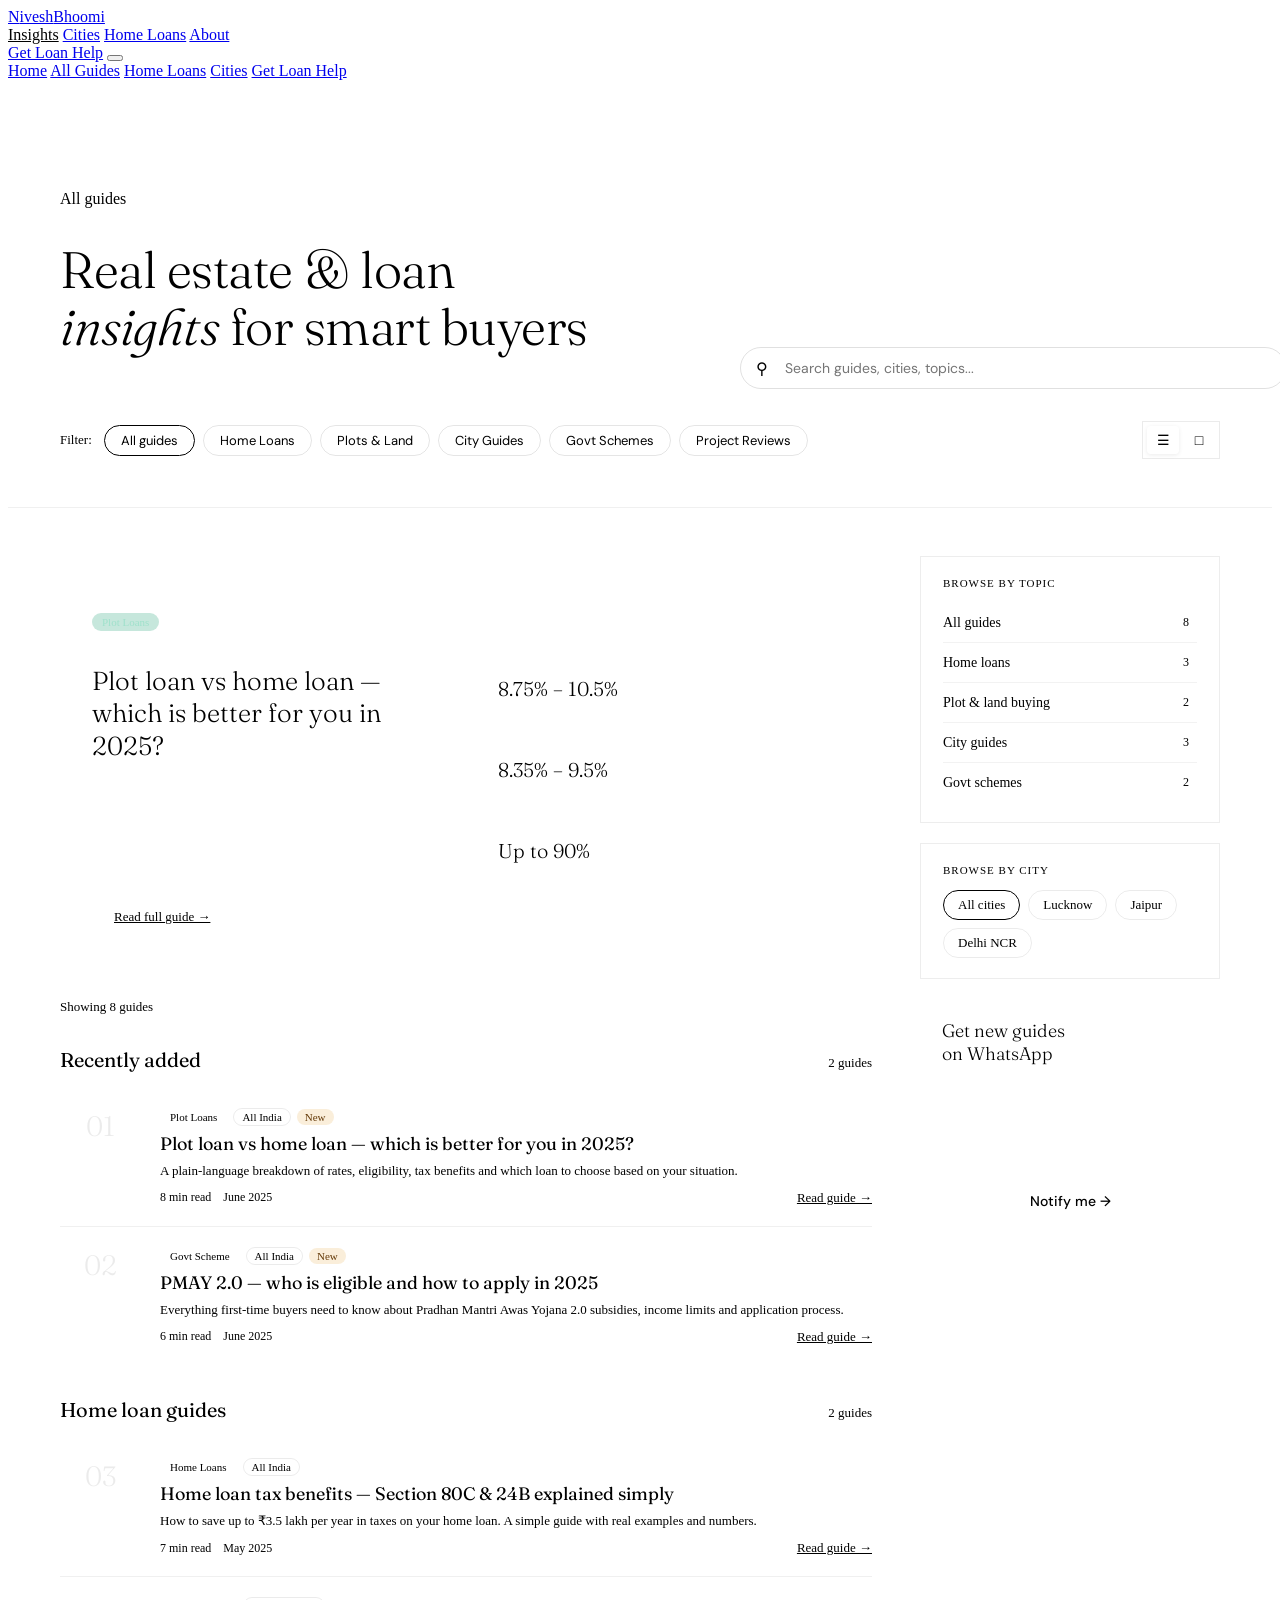
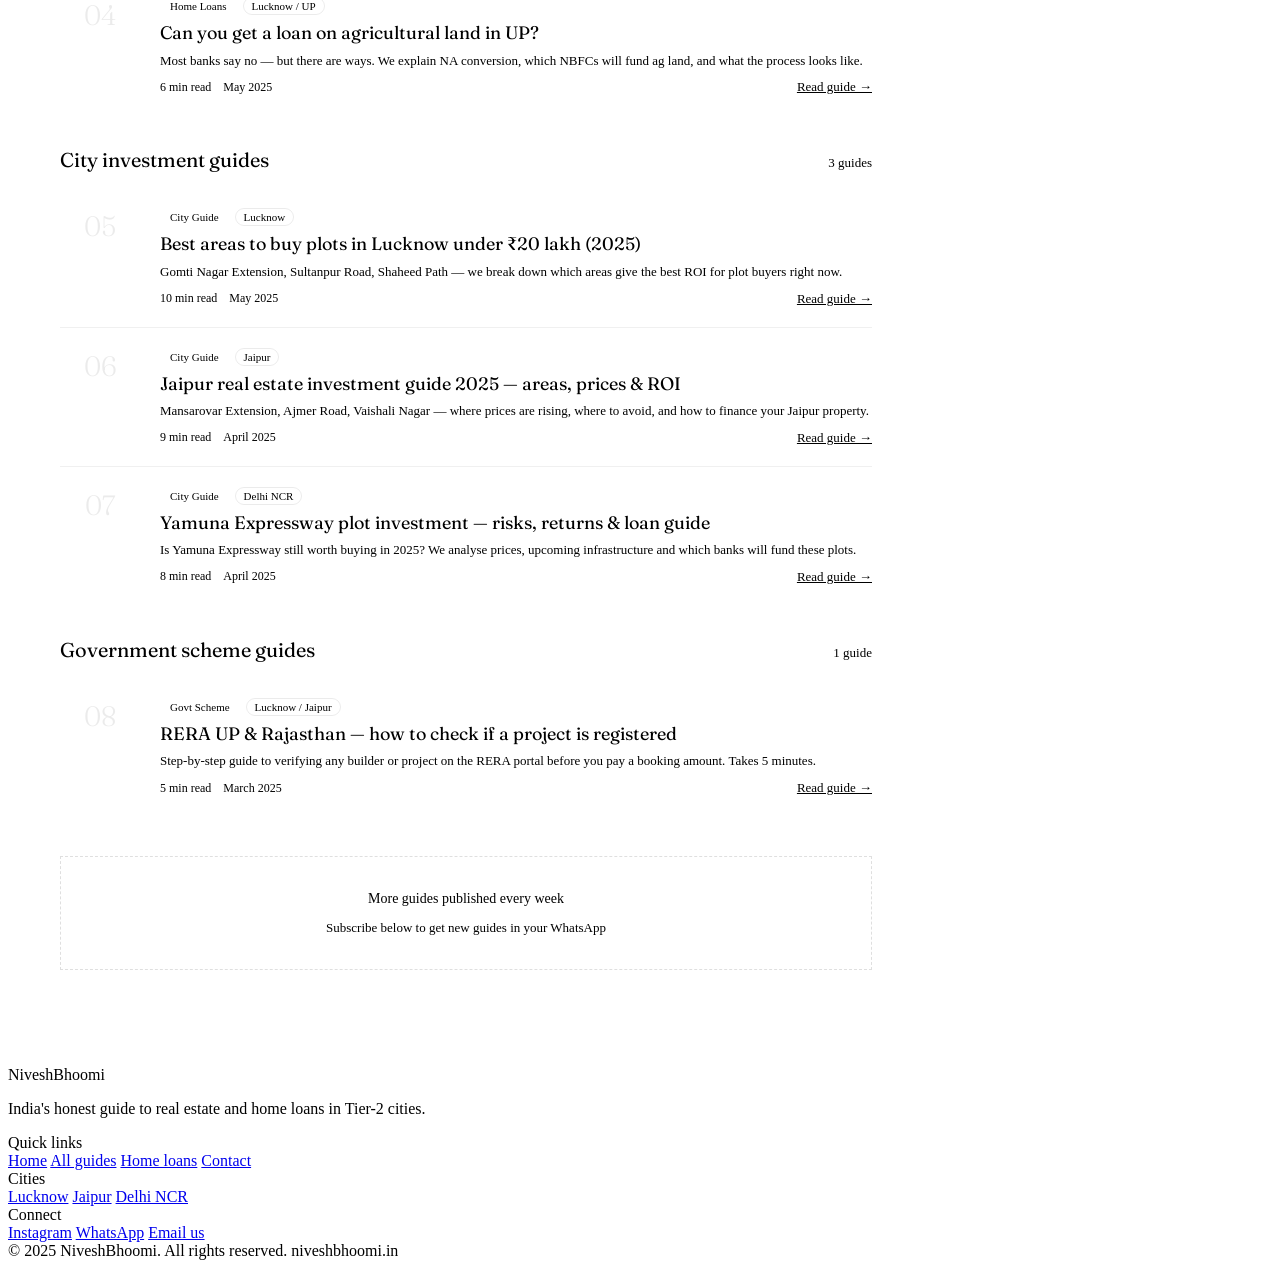
==== blogs.html @ e8c4b278 "Add files via upload" ====
<!DOCTYPE html>
<html lang="en">

<head>
  <meta charset="UTF-8">
  <meta name="viewport" content="width=device-width, initial-scale=1.0">
  <meta name="description"
    content="Real estate and home loan guides for Lucknow, Jaipur and Delhi NCR. Expert articles on plot loans, PMAY, city investment guides and more — NiveshBhoomi.">
  <title>All Guides & Insights — NiveshBhoomi</title>
  <link rel="preconnect" href="https://fonts.googleapis.com">
  <link rel="preconnect" href="https://fonts.gstatic.com" crossorigin>
  <link
    href="https://fonts.googleapis.com/css2?family=Fraunces:ital,wght@0,300;0,400;0,600;1,300&family=DM+Sans:wght@300;400;500&display=swap"
    rel="stylesheet">
  <link rel="stylesheet" href="css/style.css">
  <style>
    .blogs-hero {
      padding: 110px 0 48px;
      background: var(--cream);
      border-bottom: 1px solid rgba(0, 0, 0, 0.06)
    }

    .bh-inner {
      max-width: 1160px;
      margin: 0 auto;
      padding: 0 24px
    }

    .bh-top {
      display: flex;
      align-items: flex-end;
      justify-content: space-between;
      gap: 32px;
      flex-wrap: wrap;
      margin-bottom: 32px
    }

    .bh-title {
      font-family: 'Fraunces', serif;
      font-size: clamp(32px, 4vw, 52px);
      font-weight: 300;
      line-height: 1.1;
      letter-spacing: -0.5px;
      color: var(--ink)
    }

    .bh-title em {
      color: var(--green);
      font-style: italic
    }

    .bh-count {
      font-size: 14px;
      color: var(--ink-light);
      flex-shrink: 0
    }

    .search-wrap {
      position: relative;
      max-width: 480px;
      width: 100%
    }

    .search-wrap input {
      width: 100%;
      background: var(--white);
      border: 1px solid rgba(0, 0, 0, 0.12);
      border-radius: 50px;
      padding: 11px 20px 11px 44px;
      font-size: 14px;
      font-family: 'DM Sans', sans-serif;
      color: var(--ink);
      outline: none;
      transition: border-color 0.2s
    }

    .search-wrap input:focus {
      border-color: var(--green)
    }

    .search-icon {
      position: absolute;
      left: 16px;
      top: 50%;
      transform: translateY(-50%);
      color: var(--ink-light);
      font-size: 16px;
      pointer-events: none
    }

    .filter-bar {
      display: flex;
      gap: 8px;
      flex-wrap: wrap;
      align-items: center
    }

    .filter-label {
      font-size: 13px;
      color: var(--ink-light);
      margin-right: 4px
    }

    .filter-chip {
      background: var(--white);
      border: 1.5px solid rgba(0, 0, 0, 0.1);
      color: var(--ink-muted);
      font-size: 13px;
      padding: 6px 16px;
      border-radius: 50px;
      cursor: pointer;
      transition: all 0.2s;
      font-family: 'DM Sans', sans-serif
    }

    .filter-chip:hover {
      border-color: var(--green);
      color: var(--green)
    }

    .filter-chip.active {
      background: var(--green);
      border-color: var(--green);
      color: var(--white)
    }

    .filter-chip.active:hover {
      background: var(--green-dark)
    }

    .blogs-main {
      max-width: 1160px;
      margin: 0 auto;
      padding: 48px 24px 96px;
      display: grid;
      grid-template-columns: 1fr 300px;
      gap: 48px;
      align-items: start
    }

    /* Featured post */
    .featured-post {
      background: var(--green-deep);
      border-radius: var(--radius);
      padding: 32px;
      margin-bottom: 32px;
      display: grid;
      grid-template-columns: 1fr 1fr;
      gap: 32px;
      align-items: center
    }

    .fp-label {
      font-size: 11px;
      font-weight: 500;
      letter-spacing: 1px;
      text-transform: uppercase;
      color: rgba(255, 255, 255, 0.4);
      margin-bottom: 12px
    }

    .fp-cat {
      display: inline-block;
      background: rgba(29, 158, 117, 0.25);
      color: #9FE1CB;
      font-size: 11px;
      padding: 3px 10px;
      border-radius: 50px;
      margin-bottom: 12px
    }

    .fp-title {
      font-family: 'Fraunces', serif;
      font-size: 26px;
      font-weight: 300;
      color: var(--white);
      line-height: 1.25;
      margin-bottom: 12px
    }

    .fp-desc {
      font-size: 14px;
      color: rgba(255, 255, 255, 0.55);
      line-height: 1.65;
      margin-bottom: 20px
    }

    .fp-meta {
      display: flex;
      gap: 12px;
      align-items: center;
      font-size: 12px;
      color: rgba(255, 255, 255, 0.35)
    }

    .fp-btn {
      display: inline-block;
      background: var(--white);
      color: var(--green-dark);
      font-size: 13px;
      font-weight: 500;
      padding: 10px 22px;
      border-radius: 50px;
      transition: background 0.2s
    }

    .fp-btn:hover {
      background: #E1F5EE
    }

    .fp-visual {
      display: flex;
      flex-direction: column;
      gap: 12px
    }

    .fp-stat {
      background: rgba(255, 255, 255, 0.06);
      border-radius: var(--radius-sm);
      padding: 14px 16px
    }

    .fps-label {
      font-size: 11px;
      color: rgba(255, 255, 255, 0.35);
      margin-bottom: 4px
    }

    .fps-val {
      font-family: 'Fraunces', serif;
      font-size: 20px;
      font-weight: 300;
      color: var(--white)
    }

    /* Section headers in list */
    .list-section-head {
      display: flex;
      align-items: baseline;
      justify-content: space-between;
      margin: 32px 0 16px
    }

    .lsh-title {
      font-family: 'Fraunces', serif;
      font-size: 20px;
      font-weight: 400;
      color: var(--ink)
    }

    .lsh-count {
      font-size: 13px;
      color: var(--ink-light)
    }

    /* Blog list items */
    .blog-list {
      display: flex;
      flex-direction: column;
      gap: 0
    }

    .blog-item {
      display: grid;
      grid-template-columns: 80px 1fr;
      gap: 20px;
      align-items: start;
      padding: 20px 0;
      border-bottom: 1px solid rgba(0, 0, 0, 0.06);
      transition: background 0.15s;
      cursor: pointer
    }

    .blog-item:last-child {
      border-bottom: none
    }

    .blog-item:hover .bi-title {
      color: var(--green)
    }

    .bi-num {
      font-family: 'Fraunces', serif;
      font-size: 28px;
      font-weight: 300;
      color: rgba(0, 0, 0, 0.08);
      line-height: 1;
      padding-top: 4px;
      text-align: center
    }

    .bi-body {}

    .bi-tags {
      display: flex;
      gap: 6px;
      align-items: center;
      margin-bottom: 6px;
      flex-wrap: wrap
    }

    .bi-cat {
      background: var(--green-light);
      color: var(--green-dark);
      font-size: 11px;
      font-weight: 500;
      padding: 2px 10px;
      border-radius: 50px
    }

    .bi-city {
      font-size: 11px;
      color: var(--ink-light);
      background: var(--cream);
      padding: 2px 8px;
      border-radius: 50px;
      border: 1px solid rgba(0, 0, 0, 0.08)
    }

    .bi-new {
      background: #FAEEDA;
      color: #633806;
      font-size: 11px;
      font-weight: 500;
      padding: 2px 8px;
      border-radius: 50px
    }

    .bi-title {
      font-family: 'Fraunces', serif;
      font-size: 18px;
      font-weight: 400;
      color: var(--ink);
      line-height: 1.3;
      margin-bottom: 6px;
      transition: color 0.2s
    }

    .bi-desc {
      font-size: 13px;
      color: var(--ink-muted);
      line-height: 1.6;
      margin-bottom: 8px
    }

    .bi-foot {
      display: flex;
      gap: 12px;
      align-items: center;
      font-size: 12px;
      color: var(--ink-light)
    }

    .bi-read {
      font-weight: 500;
      color: var(--green)
    }

    .bi-foot a {
      color: var(--green);
      font-size: 13px;
      font-weight: 500;
      margin-left: auto
    }

    .bi-foot a:hover {
      text-decoration: underline
    }

    /* Grid view (alternative) */
    .blog-grid-view {
      display: grid;
      grid-template-columns: repeat(2, 1fr);
      gap: 16px
    }

    .bgv-card {
      background: var(--white);
      border: 1px solid rgba(0, 0, 0, 0.07);
      border-radius: var(--radius);
      overflow: hidden;
      transition: transform 0.2s, box-shadow 0.2s
    }

    .bgv-card:hover {
      transform: translateY(-3px);
      box-shadow: var(--shadow)
    }

    .bgv-img {
      height: 120px;
      display: flex;
      align-items: flex-end;
      padding: 12px;
      position: relative
    }

    .bgv-img.gc-green {
      background: linear-gradient(135deg, #E1F5EE, #9FE1CB)
    }

    .bgv-img.gc-blue {
      background: linear-gradient(135deg, #E6F1FB, #85B7EB)
    }

    .bgv-img.gc-amber {
      background: linear-gradient(135deg, #FAEEDA, #EF9F27)
    }

    .bgv-img.gc-coral {
      background: linear-gradient(135deg, #FAECE7, #F0997B)
    }

    .bgv-img.gc-purple {
      background: linear-gradient(135deg, #EEEDFE, #AFA9EC)
    }

    .bgv-cat {
      background: rgba(255, 255, 255, 0.9);
      font-size: 11px;
      font-weight: 500;
      padding: 3px 9px;
      border-radius: 50px;
      color: var(--ink)
    }

    .bgv-body {
      padding: 16px
    }

    .bgv-city {
      font-size: 11px;
      font-weight: 500;
      color: var(--green);
      text-transform: uppercase;
      letter-spacing: 0.3px;
      margin-bottom: 5px
    }

    .bgv-title {
      font-family: 'Fraunces', serif;
      font-size: 15px;
      font-weight: 400;
      color: var(--ink);
      line-height: 1.35;
      margin-bottom: 8px
    }

    .bgv-foot {
      font-size: 12px;
      color: var(--ink-light);
      display: flex;
      justify-content: space-between
    }

    .bgv-foot a {
      color: var(--green);
      font-weight: 500;
      font-size: 12px
    }

    /* View toggle */
    .view-toggle {
      display: flex;
      gap: 4px;
      background: var(--cream);
      padding: 4px;
      border-radius: var(--radius-sm);
      border: 1px solid rgba(0, 0, 0, 0.08)
    }

    .vt-btn {
      width: 32px;
      height: 28px;
      background: none;
      border: none;
      cursor: pointer;
      border-radius: 4px;
      display: flex;
      align-items: center;
      justify-content: center;
      color: var(--ink-light);
      font-size: 14px;
      transition: all 0.2s
    }

    .vt-btn.active {
      background: var(--white);
      color: var(--ink);
      box-shadow: 0 1px 4px rgba(0, 0, 0, 0.08)
    }

    /* No results */
    .no-results {
      text-align: center;
      padding: 60px 20px;
      color: var(--ink-muted)
    }

    .no-results p {
      font-size: 16px;
      margin-bottom: 8px
    }

    .no-results span {
      font-size: 13px
    }

    /* Sidebar */
    .sidebar-sticky {
      position: sticky;
      top: 84px;
      display: flex;
      flex-direction: column;
      gap: 20px
    }

    .sb-card {
      background: var(--white);
      border: 1px solid rgba(0, 0, 0, 0.07);
      border-radius: var(--radius);
      padding: 20px 22px
    }

    .sb-head {
      font-size: 11px;
      font-weight: 500;
      letter-spacing: 1px;
      text-transform: uppercase;
      color: var(--ink-light);
      margin-bottom: 14px
    }

    .topic-list {
      display: flex;
      flex-direction: column;
      gap: 0
    }

    .topic-item {
      display: flex;
      justify-content: space-between;
      align-items: center;
      padding: 10px 0;
      border-bottom: 1px solid rgba(0, 0, 0, 0.05);
      cursor: pointer;
      transition: color 0.2s
    }

    .topic-item:last-child {
      border-bottom: none
    }

    .topic-item:hover .ti-name {
      color: var(--green)
    }

    .ti-name {
      font-size: 14px;
      color: var(--ink-muted);
      transition: color 0.2s
    }

    .ti-count {
      font-size: 12px;
      background: var(--cream);
      color: var(--ink-light);
      padding: 2px 8px;
      border-radius: 50px
    }

    .city-pills {
      display: flex;
      flex-wrap: wrap;
      gap: 8px
    }

    .city-pill {
      background: var(--cream);
      border: 1px solid rgba(0, 0, 0, 0.08);
      border-radius: 50px;
      padding: 6px 14px;
      font-size: 13px;
      color: var(--ink-muted);
      cursor: pointer;
      transition: all 0.2s
    }

    .city-pill:hover,
    .city-pill.active {
      background: var(--green-light);
      border-color: var(--green);
      color: var(--green-dark)
    }

    .newsletter-box {
      background: var(--green-deep);
      border-radius: var(--radius);
      padding: 20px 22px
    }

    .nl-title {
      font-family: 'Fraunces', serif;
      font-size: 18px;
      font-weight: 300;
      color: var(--white);
      margin-bottom: 6px
    }

    .nl-desc {
      font-size: 13px;
      color: rgba(255, 255, 255, 0.5);
      line-height: 1.55;
      margin-bottom: 14px
    }

    .nl-input {
      width: 100%;
      background: rgba(255, 255, 255, 0.1);
      border: 1px solid rgba(255, 255, 255, 0.15);
      border-radius: var(--radius-sm);
      padding: 10px 12px;
      font-size: 14px;
      color: var(--white);
      font-family: 'DM Sans', sans-serif;
      outline: none;
      margin-bottom: 8px
    }

    .nl-input::placeholder {
      color: rgba(255, 255, 255, 0.3)
    }

    .nl-btn {
      width: 100%;
      background: var(--green);
      color: var(--white);
      border: none;
      border-radius: 50px;
      padding: 11px;
      font-size: 14px;
      font-weight: 500;
      font-family: 'DM Sans', sans-serif;
      cursor: pointer;
      transition: background 0.2s
    }

    .nl-btn:hover {
      background: #24B385
    }

    .nl-note {
      font-size: 11px;
      color: rgba(255, 255, 255, 0.25);
      text-align: center;
      margin-top: 8px
    }

    .nl-success {
      display: none;
      background: rgba(29, 158, 117, 0.2);
      border-radius: var(--radius-sm);
      padding: 10px;
      font-size: 13px;
      color: #9FE1CB;
      text-align: center;
      margin-top: 8px
    }

    @media(max-width:900px) {
      .blogs-main {
        grid-template-columns: 1fr
      }

      .sidebar-sticky {
        position: static
      }

      .featured-post {
        grid-template-columns: 1fr
      }

      .fp-visual {
        display: none
      }
    }

    @media(max-width:600px) {
      .blog-grid-view {
        grid-template-columns: 1fr
      }

      .bh-top {
        flex-direction: column;
        align-items: flex-start
      }

      .blog-item {
        grid-template-columns: 48px 1fr;
        gap: 12px
      }

      .bi-num {
        font-size: 20px
      }
    }
  </style>
</head>

<body>

  <nav class="nav" id="navbar">
    <div class="nav-inner">
      <a href="index.html" class="logo"><span class="logo-n">N</span>ivesh<span class="logo-accent">Bhoomi</span></a>
      <div class="nav-links">
        <a href="blogs.html" style="color:var(--green);font-weight:500">Insights</a>
        <a href="index.html#cities">Cities</a>
        <a href="home-loan.html">Home Loans</a>
        <a href="index.html#about">About</a>
      </div>
      <a href="home-loan.html#apply" class="nav-cta">Get Loan Help</a>
      <button class="hamburger" id="hamburger" aria-label="Menu"><span></span><span></span><span></span></button>
    </div>
    <div class="mobile-menu" id="mobileMenu">
      <a href="index.html">Home</a>
      <a href="blogs.html">All Guides</a>
      <a href="home-loan.html">Home Loans</a>
      <a href="index.html#cities">Cities</a>
      <a href="home-loan.html#apply" class="mobile-cta">Get Loan Help</a>
    </div>
  </nav>

  <div class="blogs-hero">
    <div class="bh-inner">
      <div class="bh-top">
        <div>
          <div class="section-tag">All guides</div>
          <h1 class="bh-title">Real estate &amp; loan<br><em>insights</em> for smart buyers</h1>
        </div>
        <div class="search-wrap">
          <span class="search-icon">&#9906;</span>
          <input type="text" placeholder="Search guides, cities, topics..." id="searchInput" oninput="filterBlogs()">
        </div>
      </div>
      <div style="display:flex;align-items:center;justify-content:space-between;flex-wrap:wrap;gap:12px">
        <div class="filter-bar">
          <span class="filter-label">Filter:</span>
          <button class="filter-chip active" onclick="setFilter('all',this)">All guides</button>
          <button class="filter-chip" onclick="setFilter('loans',this)">Home Loans</button>
          <button class="filter-chip" onclick="setFilter('plots',this)">Plots &amp; Land</button>
          <button class="filter-chip" onclick="setFilter('cities',this)">City Guides</button>
          <button class="filter-chip" onclick="setFilter('govt',this)">Govt Schemes</button>
          <button class="filter-chip" onclick="setFilter('projects',this)">Project Reviews</button>
        </div>
        <div class="view-toggle">
          <button class="vt-btn active" id="listViewBtn" onclick="setView('list')" title="List view">&#9776;</button>
          <button class="vt-btn" id="gridViewBtn" onclick="setView('grid')" title="Grid view">&#9633;</button>
        </div>
      </div>
    </div>
  </div>

  <div class="blogs-main">
    <div>

      <!-- FEATURED POST -->
      <div class="featured-post" id="featuredPost">
        <div>
          <div class="fp-label">Featured guide</div>
          <div class="fp-cat">Plot Loans</div>
          <h2 class="fp-title">Plot loan vs home loan — which is better for you in 2025?</h2>
          <p class="fp-desc">A plain-language breakdown of rates, eligibility, tax benefits and which loan to choose
            based on your situation — no jargon, real numbers.</p>
          <div class="fp-meta">
            <span>All India</span>
            <span>·</span>
            <span>8 min read</span>
            <span>·</span>
            <span>June 2025</span>
          </div>
          <br>
          <a href="blogs/plot-loan-vs-home-loan.html" class="fp-btn">Read full guide →</a>
        </div>
        <div class="fp-visual">
          <div class="fp-stat">
            <div class="fps-label">Avg plot loan rate</div>
            <div class="fps-val">8.75% – 10.5%</div>
          </div>
          <div class="fp-stat">
            <div class="fps-label">Home loan rate</div>
            <div class="fps-val">8.35% – 9.5%</div>
          </div>
          <div class="fp-stat">
            <div class="fps-label">Max funding (home)</div>
            <div class="fps-val">Up to 90%</div>
          </div>
        </div>
      </div>

      <!-- RESULTS COUNT + VIEW -->
      <div style="display:flex;align-items:center;justify-content:space-between;margin-bottom:8px">
        <div style="font-size:13px;color:var(--ink-light)" id="resultsCount">Showing 8 guides</div>
      </div>

      <!-- LIST VIEW -->
      <div id="listView">

        <!-- Section: Recently added -->
        <div class="list-section-head">
          <div class="lsh-title">Recently added</div>
          <div class="lsh-count" id="recentCount">2 guides</div>
        </div>
        <div class="blog-list" id="recentList">

          <div class="blog-item" data-cat="plots" data-city="all"
            data-title="plot loan vs home loan which is better 2025"
            onclick="location.href='blogs/plot-loan-vs-home-loan.html'">
            <div class="bi-num">01</div>
            <div class="bi-body">
              <div class="bi-tags"><span class="bi-cat">Plot Loans</span><span class="bi-city">All India</span><span
                  class="bi-new">New</span></div>
              <div class="bi-title">Plot loan vs home loan — which is better for you in 2025?</div>
              <div class="bi-desc">A plain-language breakdown of rates, eligibility, tax benefits and which loan to
                choose based on your situation.</div>
              <div class="bi-foot"><span class="bi-read">8 min read</span><span>June 2025</span><a
                  href="blogs/plot-loan-vs-home-loan.html">Read guide →</a></div>
            </div>
          </div>

          <div class="blog-item" data-cat="govt" data-city="all"
            data-title="pmay 2.0 eligibility subsidy how to apply 2025" onclick="location.href='blogs/pmay-guide.html'">
            <div class="bi-num">02</div>
            <div class="bi-body">
              <div class="bi-tags"><span class="bi-cat">Govt Scheme</span><span class="bi-city">All India</span><span
                  class="bi-new">New</span></div>
              <div class="bi-title">PMAY 2.0 — who is eligible and how to apply in 2025</div>
              <div class="bi-desc">Everything first-time buyers need to know about Pradhan Mantri Awas Yojana 2.0
                subsidies, income limits and application process.</div>
              <div class="bi-foot"><span class="bi-read">6 min read</span><span>June 2025</span><a
                  href="blogs/pmay-guide.html">Read guide →</a></div>
            </div>
          </div>

        </div>

        <!-- Section: Loan guides -->
        <div class="list-section-head">
          <div class="lsh-title">Home loan guides</div>
          <div class="lsh-count" id="loanCount">2 guides</div>
        </div>
        <div class="blog-list" id="loanList">

          <div class="blog-item" data-cat="loans" data-city="all"
            data-title="home loan tax benefit section 80c 24b explained"
            onclick="location.href='blogs/home-loan-tax-guide.html'">
            <div class="bi-num">03</div>
            <div class="bi-body">
              <div class="bi-tags"><span class="bi-cat">Home Loans</span><span class="bi-city">All India</span></div>
              <div class="bi-title">Home loan tax benefits — Section 80C &amp; 24B explained simply</div>
              <div class="bi-desc">How to save up to ₹3.5 lakh per year in taxes on your home loan. A simple guide with
                real examples and numbers.</div>
              <div class="bi-foot"><span class="bi-read">7 min read</span><span>May 2025</span><a
                  href="blogs/home-loan-tax-guide.html">Read guide →</a></div>
            </div>
          </div>

          <div class="blog-item" data-cat="loans" data-city="all"
            data-title="can you get loan on agricultural land UP India"
            onclick="location.href='blogs/agricultural-land-loan.html'">
            <div class="bi-num">04</div>
            <div class="bi-body">
              <div class="bi-tags"><span class="bi-cat">Home Loans</span><span class="bi-city">Lucknow / UP</span></div>
              <div class="bi-title">Can you get a loan on agricultural land in UP?</div>
              <div class="bi-desc">Most banks say no — but there are ways. We explain NA conversion, which NBFCs will
                fund ag land, and what the process looks like.</div>
              <div class="bi-foot"><span class="bi-read">6 min read</span><span>May 2025</span><a
                  href="blogs/agricultural-land-loan.html">Read guide →</a></div>
            </div>
          </div>

        </div>

        <!-- Section: City guides -->
        <div class="list-section-head">
          <div class="lsh-title">City investment guides</div>
          <div class="lsh-count" id="cityCount">3 guides</div>
        </div>
        <div class="blog-list" id="cityList">

          <div class="blog-item" data-cat="cities" data-city="lucknow"
            data-title="best areas buy plot lucknow under 20 lakh 2025"
            onclick="location.href='blogs/lucknow-plot-guide.html'">
            <div class="bi-num">05</div>
            <div class="bi-body">
              <div class="bi-tags"><span class="bi-cat">City Guide</span><span class="bi-city">Lucknow</span></div>
              <div class="bi-title">Best areas to buy plots in Lucknow under ₹20 lakh (2025)</div>
              <div class="bi-desc">Gomti Nagar Extension, Sultanpur Road, Shaheed Path — we break down which areas give
                the best ROI for plot buyers right now.</div>
              <div class="bi-foot"><span class="bi-read">10 min read</span><span>May 2025</span><a
                  href="blogs/lucknow-plot-guide.html">Read guide →</a></div>
            </div>
          </div>

          <div class="blog-item" data-cat="cities" data-city="jaipur"
            data-title="jaipur real estate investment guide areas prices ROI 2025"
            onclick="location.href='blogs/jaipur-investment-guide.html'">
            <div class="bi-num">06</div>
            <div class="bi-body">
              <div class="bi-tags"><span class="bi-cat">City Guide</span><span class="bi-city">Jaipur</span></div>
              <div class="bi-title">Jaipur real estate investment guide 2025 — areas, prices &amp; ROI</div>
              <div class="bi-desc">Mansarovar Extension, Ajmer Road, Vaishali Nagar — where prices are rising, where to
                avoid, and how to finance your Jaipur property.</div>
              <div class="bi-foot"><span class="bi-read">9 min read</span><span>April 2025</span><a
                  href="blogs/jaipur-investment-guide.html">Read guide →</a></div>
            </div>
          </div>

          <div class="blog-item" data-cat="cities" data-city="delhi"
            data-title="yamuna expressway plot investment risk returns loan 2025"
            onclick="location.href='blogs/yamuna-expressway-guide.html'">
            <div class="bi-num">07</div>
            <div class="bi-body">
              <div class="bi-tags"><span class="bi-cat">City Guide</span><span class="bi-city">Delhi NCR</span></div>
              <div class="bi-title">Yamuna Expressway plot investment — risks, returns &amp; loan guide</div>
              <div class="bi-desc">Is Yamuna Expressway still worth buying in 2025? We analyse prices, upcoming
                infrastructure and which banks will fund these plots.</div>
              <div class="bi-foot"><span class="bi-read">8 min read</span><span>April 2025</span><a
                  href="blogs/yamuna-expressway-guide.html">Read guide →</a></div>
            </div>
          </div>

        </div>

        <!-- Section: Govt schemes -->
        <div class="list-section-head">
          <div class="lsh-title">Government scheme guides</div>
          <div class="lsh-count" id="govtCount">1 guide</div>
        </div>
        <div class="blog-list" id="govtList">

          <div class="blog-item" data-cat="govt" data-city="all"
            data-title="RERA UP Rajasthan how to check project registered"
            onclick="location.href='blogs/rera-check-guide.html'">
            <div class="bi-num">08</div>
            <div class="bi-body">
              <div class="bi-tags"><span class="bi-cat">Govt Scheme</span><span class="bi-city">Lucknow / Jaipur</span>
              </div>
              <div class="bi-title">RERA UP &amp; Rajasthan — how to check if a project is registered</div>
              <div class="bi-desc">Step-by-step guide to verifying any builder or project on the RERA portal before you
                pay a booking amount. Takes 5 minutes.</div>
              <div class="bi-foot"><span class="bi-read">5 min read</span><span>March 2025</span><a
                  href="blogs/rera-check-guide.html">Read guide →</a></div>
            </div>
          </div>

        </div>

        <!-- No results -->
        <div class="no-results" id="noResults" style="display:none">
          <p>No guides found for "<span id="noResultsTerm"></span>"</p>
          <span>Try a different keyword or browse all guides above</span>
        </div>

      </div>

      <!-- GRID VIEW (hidden by default) -->
      <div id="gridView" style="display:none">
        <div class="blog-grid-view">
          <a href="blogs/plot-loan-vs-home-loan.html" class="bgv-card">
            <div class="bgv-img gc-green"><span class="bgv-cat">Plot Loans</span></div>
            <div class="bgv-body">
              <div class="bgv-city">All India</div>
              <div class="bgv-title">Plot loan vs home loan — which is better?</div>
              <div class="bgv-foot"><span>8 min read</span><span class="bgv-foot-link">Read →</span></div>
            </div>
          </a>
          <a href="blogs/pmay-guide.html" class="bgv-card">
            <div class="bgv-img gc-blue"><span class="bgv-cat">Govt Scheme</span></div>
            <div class="bgv-body">
              <div class="bgv-city">All India</div>
              <div class="bgv-title">PMAY 2.0 — eligibility &amp; how to apply</div>
              <div class="bgv-foot"><span>6 min read</span><span>Read →</span></div>
            </div>
          </a>
          <a href="blogs/home-loan-tax-guide.html" class="bgv-card">
            <div class="bgv-img gc-coral"><span class="bgv-cat">Home Loans</span></div>
            <div class="bgv-body">
              <div class="bgv-city">All India</div>
              <div class="bgv-title">Section 80C &amp; 24B tax benefits explained</div>
              <div class="bgv-foot"><span>7 min read</span><span>Read →</span></div>
            </div>
          </a>
          <a href="blogs/agricultural-land-loan.html" class="bgv-card">
            <div class="bgv-img gc-green"><span class="bgv-cat">Home Loans</span></div>
            <div class="bgv-body">
              <div class="bgv-city">Lucknow / UP</div>
              <div class="bgv-title">Can you get a loan on agricultural land in UP?</div>
              <div class="bgv-foot"><span>6 min read</span><span>Read →</span></div>
            </div>
          </a>
          <a href="blogs/lucknow-plot-guide.html" class="bgv-card">
            <div class="bgv-img gc-amber"><span class="bgv-cat">City Guide</span></div>
            <div class="bgv-body">
              <div class="bgv-city">Lucknow</div>
              <div class="bgv-title">Best areas for plots in Lucknow under ₹20L</div>
              <div class="bgv-foot"><span>10 min read</span><span>Read →</span></div>
            </div>
          </a>
          <a href="blogs/jaipur-investment-guide.html" class="bgv-card">
            <div class="bgv-img gc-blue"><span class="bgv-cat">City Guide</span></div>
            <div class="bgv-body">
              <div class="bgv-city">Jaipur</div>
              <div class="bgv-title">Jaipur real estate investment guide 2025</div>
              <div class="bgv-foot"><span>9 min read</span><span>Read →</span></div>
            </div>
          </a>
          <a href="blogs/yamuna-expressway-guide.html" class="bgv-card">
            <div class="bgv-img gc-purple"><span class="bgv-cat">City Guide</span></div>
            <div class="bgv-body">
              <div class="bgv-city">Delhi NCR</div>
              <div class="bgv-title">Yamuna Expressway plots — risks, returns &amp; loans</div>
              <div class="bgv-foot"><span>8 min read</span><span>Read →</span></div>
            </div>
          </a>
          <a href="blogs/rera-check-guide.html" class="bgv-card">
            <div class="bgv-img gc-coral"><span class="bgv-cat">Govt Scheme</span></div>
            <div class="bgv-body">
              <div class="bgv-city">Lucknow / Jaipur</div>
              <div class="bgv-title">RERA check — how to verify a project registration</div>
              <div class="bgv-foot"><span>5 min read</span><span>Read →</span></div>
            </div>
          </a>
        </div>
      </div>

      <!-- ADD MORE BLOGS NOTE -->
      <div
        style="margin-top:40px;padding:20px 24px;background:var(--cream);border-radius:var(--radius);border:1px dashed rgba(0,0,0,0.12);text-align:center">
        <p style="font-size:14px;color:var(--ink-muted);margin-bottom:4px">More guides published every week</p>
        <p style="font-size:13px;color:var(--ink-light)">Subscribe below to get new guides in your WhatsApp</p>
      </div>

    </div>

    <!-- SIDEBAR -->
    <div class="sidebar-sticky">

      <div class="sb-card">
        <div class="sb-head">Browse by topic</div>
        <div class="topic-list">
          <div class="topic-item" onclick="setFilter('all',null)"><span class="ti-name">All guides</span><span
              class="ti-count">8</span></div>
          <div class="topic-item" onclick="setFilter('loans',null)"><span class="ti-name">Home loans</span><span
              class="ti-count">3</span></div>
          <div class="topic-item" onclick="setFilter('plots',null)"><span class="ti-name">Plot &amp; land
              buying</span><span class="ti-count">2</span></div>
          <div class="topic-item" onclick="setFilter('cities',null)"><span class="ti-name">City guides</span><span
              class="ti-count">3</span></div>
          <div class="topic-item" onclick="setFilter('govt',null)"><span class="ti-name">Govt schemes</span><span
              class="ti-count">2</span></div>
        </div>
      </div>

      <div class="sb-card">
        <div class="sb-head">Browse by city</div>
        <div class="city-pills">
          <span class="city-pill active" onclick="setCity('all',this)">All cities</span>
          <span class="city-pill" onclick="setCity('lucknow',this)">Lucknow</span>
          <span class="city-pill" onclick="setCity('jaipur',this)">Jaipur</span>
          <span class="city-pill" onclick="setCity('delhi',this)">Delhi NCR</span>
        </div>
      </div>

      <div class="newsletter-box">
        <div class="nl-title">Get new guides<br>on WhatsApp</div>
        <p class="nl-desc">We publish 2–3 guides a week. Enter your number and we'll send new ones directly.</p>
        <input type="tel" class="nl-input" placeholder="Your WhatsApp number" id="nlPhone">
        <button class="nl-btn" onclick="subscribeNewsletter()">Notify me →</button>
        <div class="nl-note">No spam. Unsubscribe any time.</div>
        <div class="nl-success" id="nlSuccess">Done! We'll send new guides on WhatsApp.</div>
      </div>

    </div>
  </div>

  <footer class="footer">
    <div class="container">
      <div class="footer-top">
        <div class="footer-brand">
          <div class="footer-logo">NiveshBhoomi</div>
          <p>India's honest guide to real estate and home loans in Tier-2 cities.</p>
        </div>
        <div class="footer-links">
          <div class="fl-col">
            <div class="fl-head">Quick links</div>
            <a href="index.html">Home</a>
            <a href="blogs.html">All guides</a>
            <a href="home-loan.html">Home loans</a>
            <a href="index.html#contact">Contact</a>
          </div>
          <div class="fl-col">
            <div class="fl-head">Cities</div>
            <a href="index.html#cities">Lucknow</a>
            <a href="index.html#cities">Jaipur</a>
            <a href="index.html#cities">Delhi NCR</a>
          </div>
          <div class="fl-col">
            <div class="fl-head">Connect</div>
            <a href="https://instagram.com/niveshbhoomi" target="_blank">Instagram</a>
            <a href="https://wa.me/918130521740" target="_blank">WhatsApp</a>
            <a href="mailto:hello@niveshbhoomi.in">Email us</a>
          </div>
        </div>
      </div>
      <div class="footer-bottom">
        <span>© 2025 NiveshBhoomi. All rights reserved.</span>
        <span>niveshbhoomi.in</span>
      </div>
    </div>
  </footer>

  <script src="js/main.js"></script>
  <script>
    let activeFilter = 'all';
    let activeCity = 'all';

    function setFilter(cat, btn) {
      activeFilter = cat;
      document.querySelectorAll('.filter-chip').forEach(b => b.classList.remove('active'));
      if (btn) btn.classList.add('active');
      applyFilters();
    }

    function setCity(city, btn) {
      activeCity = city;
      document.querySelectorAll('.city-pill').forEach(b => b.classList.remove('active'));
      if (btn) btn.classList.add('active');
      applyFilters();
    }

    function filterBlogs() { applyFilters(); }

    function applyFilters() {
      const search = document.getElementById('searchInput').value.toLowerCase();
      const items = document.querySelectorAll('.blog-item');
      let visible = 0;

      items.forEach(item => {
        const cat = item.dataset.cat;
        const city = item.dataset.city;
        const title = item.dataset.title;
        const matchCat = activeFilter === 'all' || cat === activeFilter;
        const matchCity = activeCity === 'all' || city === activeCity || city === 'all';
        const matchSearch = !search || title.includes(search);
        const show = matchCat && matchCity && matchSearch;
        item.style.display = show ? 'grid' : 'none';
        if (show) visible++;
      });

      // Show/hide sections based on visible items
      ['recentList', 'loanList', 'cityList', 'govtList'].forEach(id => {
        const section = document.getElementById(id);
        if (!section) return;
        const hasVisible = Array.from(section.querySelectorAll('.blog-item')).some(i => i.style.display !== 'none');
        section.previousElementSibling.style.display = hasVisible ? 'flex' : 'none';
        section.style.display = hasVisible ? 'flex' : 'none';
      });

      document.getElementById('resultsCount').textContent = 'Showing ' + visible + ' guide' + (visible !== 1 ? 's' : '');
      document.getElementById('featuredPost').style.display = (activeFilter === 'all' && !search) ? 'grid' : 'none';
      document.getElementById('noResults').style.display = visible === 0 ? 'block' : 'none';
      if (visible === 0) document.getElementById('noResultsTerm').textContent = search;
    }

    function setView(view) {
      document.getElementById('listView').style.display = view === 'list' ? 'block' : 'none';
      document.getElementById('gridView').style.display = view === 'grid' ? 'block' : 'none';
      document.getElementById('listViewBtn').classList.toggle('active', view === 'list');
      document.getElementById('gridViewBtn').classList.toggle('active', view === 'grid');
    }

    function subscribeNewsletter() {
      const phone = document.getElementById('nlPhone').value;
      if (!phone) return;
      const msg = 'Hi NiveshBhoomi! Please add me to your weekly guides list. My number: ' + phone;
      document.getElementById('nlSuccess').style.display = 'block';
      document.getElementById('nlPhone').style.display = 'none';
      document.querySelector('.nl-btn').style.display = 'none';
      window.open('https://wa.me/918130521740?text=' + encodeURIComponent(msg), '_blank');
    }
  </script>
</body>

</html>
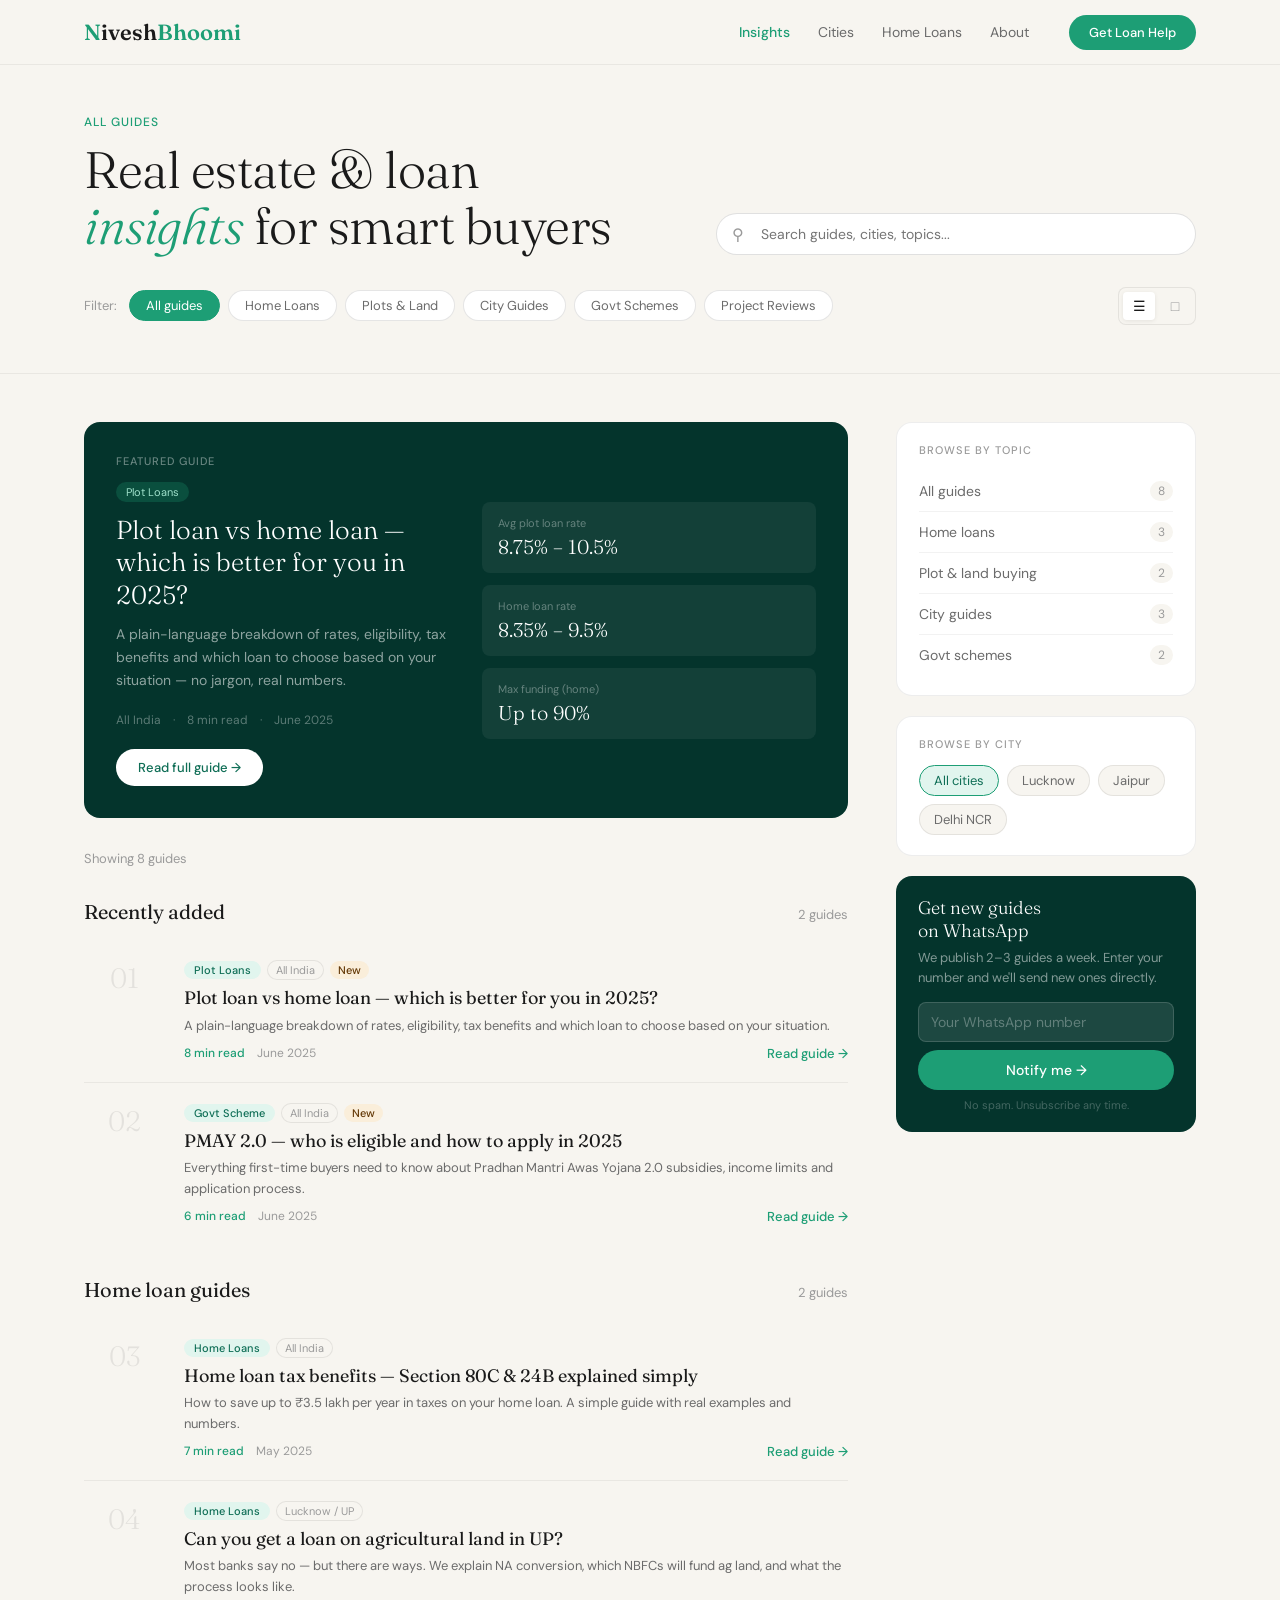
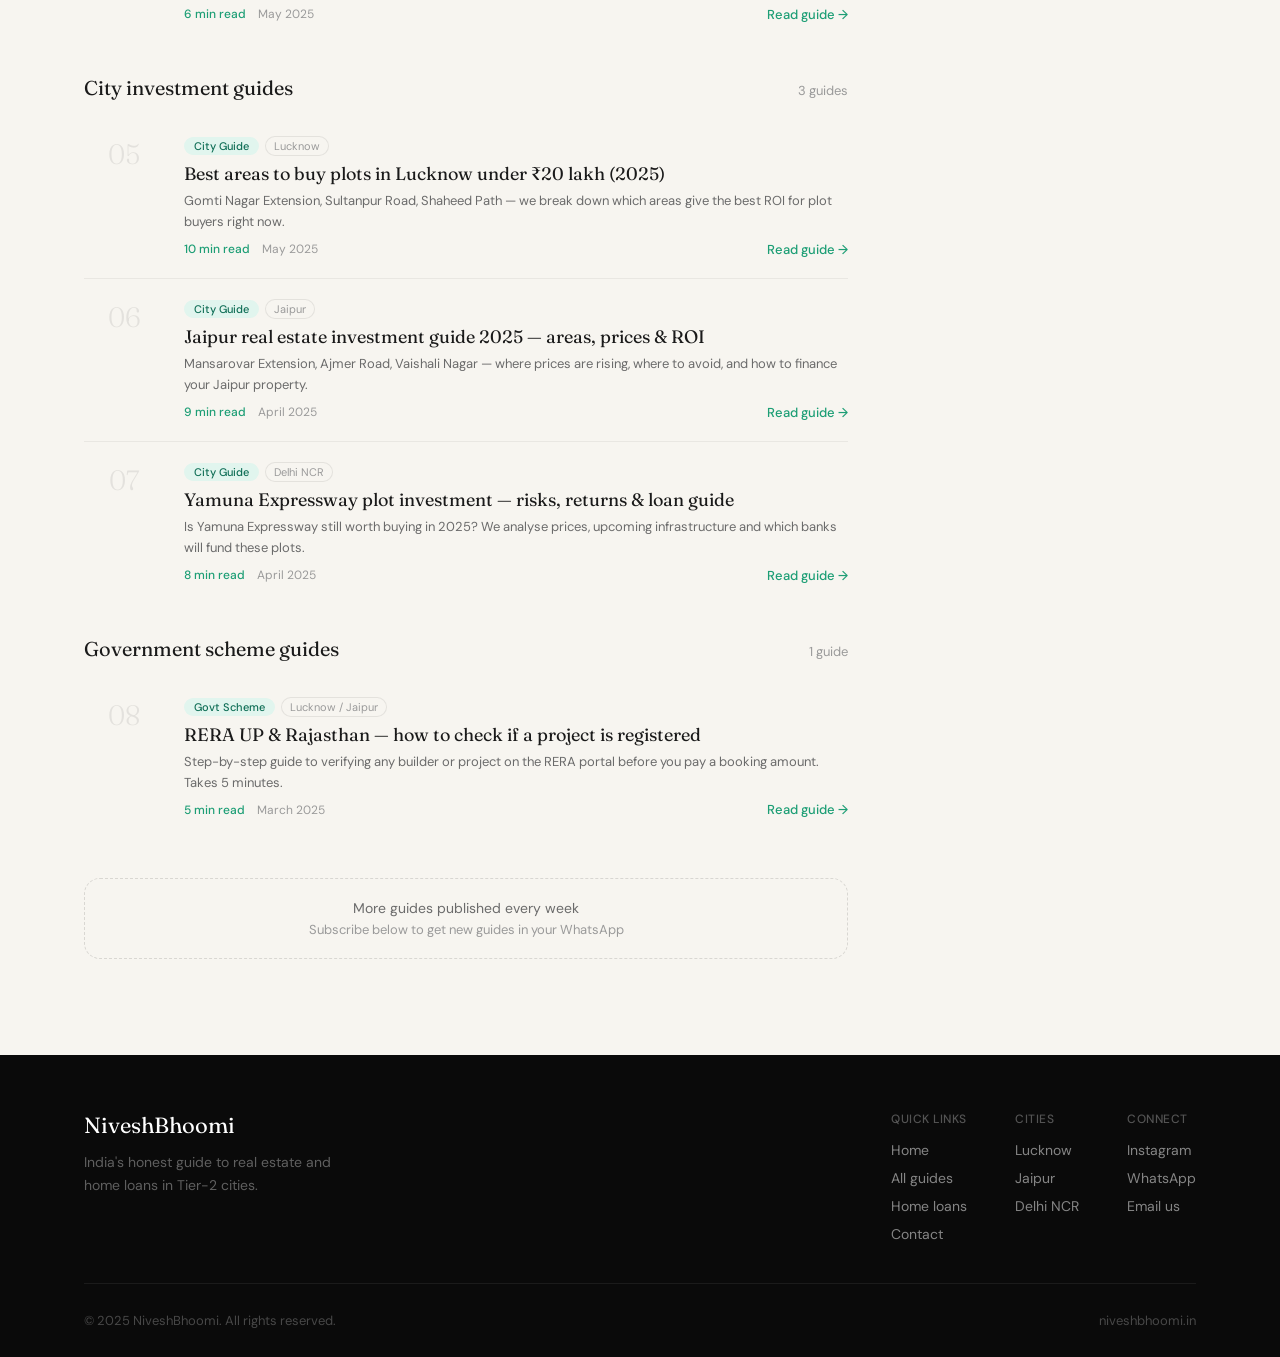
==== commit 625ea7e8: "update link" ====
--- a/blogs.html
+++ b/blogs.html
@@ -837,7 +837,7 @@
               <div class="bi-desc">Everything first-time buyers need to know about Pradhan Mantri Awas Yojana 2.0
                 subsidies, income limits and application process.</div>
               <div class="bi-foot"><span class="bi-read">6 min read</span><span>June 2025</span><a
-                  href="blogs/pmay-guide.html">Read guide →</a></div>
+                  href="blogs/PMAY-2.0-eligibility-subsidy-apply.html">Read guide →</a></div>
             </div>
           </div>
 
@@ -1191,4 +1191,4 @@
   </script>
 </body>
 
-</html>+</html>
--- a/css/style.css
+++ b/css/style.css
@@ -0,0 +1,566 @@
+/* ── RESET & BASE ── */
+*, *::before, *::after { box-sizing: border-box; margin: 0; padding: 0; }
+html { scroll-behavior: smooth; font-size: 16px; }
+body {
+  font-family: 'DM Sans', sans-serif;
+  background: #F7F5F0;
+  color: #1A1A1A;
+  overflow-x: hidden;
+}
+a { text-decoration: none; color: inherit; }
+img { max-width: 100%; }
+
+/* ── CSS VARIABLES ── */
+:root {
+  --green: #1D9E75;
+  --green-dark: #0F6E56;
+  --green-deep: #04342C;
+  --green-light: #E1F5EE;
+  --cream: #F7F5F0;
+  --cream-dark: #EDEAE3;
+  --ink: #1A1A1A;
+  --ink-muted: #6B6B6B;
+  --ink-light: #9A9A9A;
+  --white: #FFFFFF;
+  --radius: 16px;
+  --radius-sm: 8px;
+  --shadow: 0 4px 32px rgba(0,0,0,0.08);
+}
+
+/* ── TYPOGRAPHY ── */
+h1, h2, h3, .logo, .hero-title, .section-title, .contact-title {
+  font-family: 'Fraunces', serif;
+}
+em { font-style: italic; color: var(--green); }
+
+/* ── CONTAINER ── */
+.container { max-width: 1160px; margin: 0 auto; padding: 0 24px; }
+
+/* ── BUTTONS ── */
+.btn-primary {
+  display: inline-flex; align-items: center; gap: 6px;
+  background: var(--green); color: var(--white);
+  padding: 13px 26px; border-radius: 50px;
+  font-size: 14px; font-weight: 500;
+  transition: background 0.2s, transform 0.15s;
+}
+.btn-primary:hover { background: var(--green-dark); transform: translateY(-1px); }
+.btn-secondary {
+  display: inline-flex; align-items: center;
+  background: transparent; color: var(--ink);
+  padding: 13px 26px; border-radius: 50px;
+  border: 1.5px solid rgba(26,26,26,0.2);
+  font-size: 14px; font-weight: 500;
+  transition: border-color 0.2s, background 0.2s;
+}
+.btn-secondary:hover { border-color: var(--green); color: var(--green); }
+.btn-outline {
+  display: inline-flex; align-items: center;
+  background: transparent; color: var(--green);
+  padding: 11px 24px; border-radius: 50px;
+  border: 1.5px solid var(--green);
+  font-size: 14px; font-weight: 500;
+  transition: background 0.2s, color 0.2s;
+}
+.btn-outline:hover { background: var(--green); color: var(--white); }
+
+/* ── NAV ── */
+.nav {
+  position: fixed; top: 0; left: 0; right: 0; z-index: 100;
+  background: rgba(247,245,240,0.92);
+  backdrop-filter: blur(12px);
+  border-bottom: 1px solid rgba(0,0,0,0.06);
+  transition: box-shadow 0.3s;
+}
+.nav.scrolled { box-shadow: 0 2px 20px rgba(0,0,0,0.08); }
+.nav-inner {
+  max-width: 1160px; margin: 0 auto; padding: 0 24px;
+  height: 64px; display: flex; align-items: center; gap: 40px;
+}
+.logo {
+  font-family: 'Fraunces', serif;
+  font-size: 22px; font-weight: 600;
+  color: var(--ink); flex-shrink: 0;
+}
+.logo-n { color: var(--green); }
+.logo-accent { color: var(--green); }
+.nav-links { display: flex; gap: 28px; margin-left: auto; }
+.nav-links a {
+  font-size: 14px; color: var(--ink-muted);
+  transition: color 0.2s; font-weight: 400;
+}
+.nav-links a:hover { color: var(--green); }
+.nav-cta {
+  background: var(--green); color: var(--white);
+  padding: 9px 20px; border-radius: 50px;
+  font-size: 13px; font-weight: 500;
+  transition: background 0.2s; flex-shrink: 0;
+}
+.nav-cta:hover { background: var(--green-dark); }
+.hamburger {
+  display: none; flex-direction: column; gap: 5px;
+  background: none; border: none; cursor: pointer; padding: 4px;
+  margin-left: auto;
+}
+.hamburger span {
+  width: 22px; height: 2px;
+  background: var(--ink); border-radius: 2px;
+  transition: all 0.3s;
+}
+.mobile-menu {
+  display: none; flex-direction: column; gap: 0;
+  border-top: 1px solid rgba(0,0,0,0.06);
+  padding: 8px 24px 16px;
+}
+.mobile-menu a {
+  padding: 12px 0; font-size: 15px; color: var(--ink-muted);
+  border-bottom: 1px solid rgba(0,0,0,0.04);
+}
+.mobile-menu a:last-child { border-bottom: none; }
+.mobile-cta {
+  display: inline-block; margin-top: 8px;
+  background: var(--green); color: var(--white) !important;
+  padding: 11px 20px; border-radius: 50px;
+  font-size: 14px; text-align: center;
+}
+.mobile-menu.open { display: flex; }
+
+/* ── HERO ── */
+.hero {
+  min-height: 100vh;
+  padding: 120px 24px 80px;
+  max-width: 1160px; margin: 0 auto;
+  display: flex; align-items: center;
+  gap: 60px; position: relative; overflow: hidden;
+}
+.hero-bg-text {
+  position: absolute; right: -60px; top: 50%;
+  transform: translateY(-50%);
+  font-family: 'Fraunces', serif;
+  font-size: 220px; font-weight: 600;
+  color: rgba(29,158,117,0.05);
+  white-space: nowrap; pointer-events: none;
+  user-select: none; z-index: 0;
+}
+.hero-content { flex: 1; min-width: 0; position: relative; z-index: 1; }
+.hero-tag {
+  display: inline-flex; align-items: center; gap: 8px;
+  background: var(--green-light); color: var(--green-dark);
+  font-size: 13px; font-weight: 500;
+  padding: 6px 14px; border-radius: 50px;
+  margin-bottom: 24px;
+}
+.tag-dot {
+  width: 7px; height: 7px; border-radius: 50%;
+  background: var(--green); flex-shrink: 0;
+}
+.hero-title {
+  font-size: clamp(40px, 5vw, 68px);
+  font-weight: 300; line-height: 1.1;
+  letter-spacing: -1px;
+  margin-bottom: 20px; color: var(--ink);
+}
+.hero-desc {
+  font-size: 17px; color: var(--ink-muted);
+  line-height: 1.7; max-width: 460px;
+  margin-bottom: 32px;
+}
+.hero-actions { display: flex; gap: 12px; flex-wrap: wrap; margin-bottom: 40px; }
+.hero-stats {
+  display: flex; align-items: center; gap: 24px;
+  padding: 20px 0; border-top: 1px solid rgba(0,0,0,0.08);
+}
+.h-stat { display: flex; flex-direction: column; gap: 2px; }
+.h-num { font-family: 'Fraunces', serif; font-size: 24px; font-weight: 400; color: var(--ink); }
+.h-label { font-size: 12px; color: var(--ink-light); }
+.h-divider { width: 1px; height: 36px; background: rgba(0,0,0,0.1); }
+
+.hero-visual {
+  flex: 0 0 380px; position: relative;
+  height: 440px; z-index: 1;
+}
+.hero-ring {
+  position: absolute; width: 340px; height: 340px;
+  border-radius: 50%; top: 50%; left: 50%;
+  transform: translate(-50%,-50%);
+  border: 1px dashed rgba(29,158,117,0.2);
+}
+.hero-card {
+  position: absolute; background: var(--white);
+  border-radius: var(--radius); padding: 16px 18px;
+  display: flex; align-items: center; gap: 14px;
+  box-shadow: 0 8px 32px rgba(0,0,0,0.1);
+  min-width: 220px;
+  animation: floatCard 4s ease-in-out infinite;
+}
+.hc1 { top: 20px; left: 10px; animation-delay: 0s; }
+.hc2 { top: 50%; right: 0; transform: translateY(-50%); animation-delay: 1.3s; }
+.hc3 { bottom: 20px; left: 20px; animation-delay: 2.6s; }
+@keyframes floatCard {
+  0%,100% { transform: translateY(0); }
+  50% { transform: translateY(-8px); }
+}
+.hc2 { animation: floatCard2 4s ease-in-out infinite 1.3s; }
+@keyframes floatCard2 {
+  0%,100% { transform: translateY(-50%); }
+  50% { transform: translateY(calc(-50% - 8px)); }
+}
+.hc-icon { font-size: 28px; flex-shrink: 0; }
+.hc-title { font-size: 13px; font-weight: 500; color: var(--ink); margin-bottom: 2px; }
+.hc-sub { font-size: 12px; color: var(--ink-light); }
+
+/* ── TRUST BAR ── */
+.trust-bar {
+  background: var(--green-deep); padding: 18px 24px;
+}
+.trust-inner {
+  max-width: 1160px; margin: 0 auto;
+  display: flex; align-items: center; gap: 20px; flex-wrap: wrap;
+}
+.trust-label { font-size: 13px; color: rgba(255,255,255,0.5); flex-shrink: 0; }
+.trust-pills { display: flex; gap: 8px; flex-wrap: wrap; }
+.pill {
+  background: rgba(255,255,255,0.1); color: rgba(255,255,255,0.85);
+  font-size: 12px; padding: 5px 14px; border-radius: 50px;
+  border: 1px solid rgba(255,255,255,0.1);
+}
+
+/* ── SECTION BASE ── */
+.section { padding: 96px 0; }
+.section-tag {
+  display: inline-block;
+  font-size: 12px; font-weight: 500; letter-spacing: 1px;
+  text-transform: uppercase; color: var(--green);
+  margin-bottom: 12px;
+}
+.section-tag.light { color: rgba(255,255,255,0.6); }
+.section-title {
+  font-size: clamp(28px, 3.5vw, 44px);
+  font-weight: 300; line-height: 1.15;
+  letter-spacing: -0.5px; color: var(--ink);
+  margin-bottom: 16px;
+}
+.section-header { margin-bottom: 48px; }
+.section-header.centered { text-align: center; }
+
+/* ── BLOGS ── */
+.blogs-section { background: var(--white); }
+.blog-filters {
+  display: flex; gap: 8px; flex-wrap: wrap;
+  margin-bottom: 32px;
+}
+.filter-btn {
+  background: none; border: 1.5px solid rgba(0,0,0,0.12);
+  color: var(--ink-muted); font-size: 13px;
+  padding: 7px 18px; border-radius: 50px; cursor: pointer;
+  font-family: 'DM Sans', sans-serif;
+  transition: all 0.2s;
+}
+.filter-btn.active, .filter-btn:hover {
+  background: var(--green); border-color: var(--green);
+  color: var(--white);
+}
+.blog-grid {
+  display: grid;
+  grid-template-columns: repeat(3, 1fr);
+  gap: 20px;
+}
+.blog-card {
+  background: var(--cream);
+  border-radius: var(--radius);
+  overflow: hidden;
+  transition: transform 0.2s, box-shadow 0.2s;
+  border: 1px solid rgba(0,0,0,0.05);
+}
+.blog-card:hover { transform: translateY(-4px); box-shadow: var(--shadow); }
+.blog-card.featured { grid-column: span 1; }
+.bc-img {
+  height: 160px; position: relative;
+  display: flex; align-items: flex-end;
+  padding: 14px;
+}
+.bc-green { background: linear-gradient(135deg, #E1F5EE, #9FE1CB); }
+.bc-blue { background: linear-gradient(135deg, #E6F1FB, #85B7EB); }
+.bc-amber { background: linear-gradient(135deg, #FAEEDA, #EF9F27); }
+.bc-coral { background: linear-gradient(135deg, #FAECE7, #F0997B); }
+.bc-category {
+  background: rgba(255,255,255,0.9);
+  font-size: 11px; font-weight: 500;
+  padding: 4px 10px; border-radius: 50px;
+  color: var(--ink);
+}
+.bc-read {
+  position: absolute; top: 14px; right: 14px;
+  font-size: 11px; color: rgba(0,0,0,0.4);
+}
+.bc-body { padding: 18px; }
+.bc-city {
+  font-size: 11px; font-weight: 500; letter-spacing: 0.5px;
+  text-transform: uppercase; color: var(--green);
+  margin-bottom: 6px;
+}
+.bc-title {
+  font-family: 'Fraunces', serif;
+  font-size: 17px; font-weight: 400; line-height: 1.35;
+  color: var(--ink); margin-bottom: 10px;
+}
+.bc-desc { font-size: 13px; color: var(--ink-muted); line-height: 1.6; margin-bottom: 14px; }
+.bc-link { font-size: 13px; color: var(--green); font-weight: 500; }
+.bc-link:hover { text-decoration: underline; }
+.blogs-cta { text-align: center; margin-top: 48px; }
+.blogs-cta p { font-size: 14px; color: var(--ink-muted); margin-bottom: 14px; }
+.blog-card.hidden { display: none; }
+
+/* ── CITIES ── */
+.cities-section { background: var(--cream); }
+.cities-grid {
+  display: grid; grid-template-columns: repeat(3, 1fr); gap: 20px;
+}
+.city-card {
+  background: var(--white); border-radius: var(--radius);
+  padding: 28px; border: 1px solid rgba(0,0,0,0.06);
+  transition: transform 0.2s, box-shadow 0.2s;
+}
+.city-card:hover { transform: translateY(-4px); box-shadow: var(--shadow); }
+.city-card.city-featured {
+  background: var(--green-deep); color: var(--white);
+  transform: translateY(-8px);
+  box-shadow: 0 16px 48px rgba(4,52,44,0.3);
+}
+.city-num {
+  font-family: 'Fraunces', serif; font-size: 13px; font-weight: 300;
+  color: var(--ink-light); margin-bottom: 8px;
+}
+.city-featured .city-num { color: rgba(255,255,255,0.4); }
+.city-name {
+  font-family: 'Fraunces', serif;
+  font-size: 30px; font-weight: 300; color: var(--ink); margin-bottom: 2px;
+}
+.city-featured .city-name { color: var(--white); }
+.city-state { font-size: 13px; color: var(--ink-light); margin-bottom: 14px; }
+.city-featured .city-state { color: rgba(255,255,255,0.5); }
+.city-tags { display: flex; gap: 6px; flex-wrap: wrap; margin-bottom: 14px; }
+.city-tags span {
+  font-size: 11px; padding: 3px 10px; border-radius: 50px;
+  background: var(--cream); color: var(--ink-muted);
+  border: 1px solid rgba(0,0,0,0.08);
+}
+.city-featured .city-tags span {
+  background: rgba(255,255,255,0.1);
+  color: rgba(255,255,255,0.7);
+  border-color: rgba(255,255,255,0.15);
+}
+.city-desc { font-size: 14px; line-height: 1.65; color: var(--ink-muted); margin-bottom: 18px; }
+.city-featured .city-desc { color: rgba(255,255,255,0.65); }
+.city-stat {
+  font-size: 13px; font-weight: 500;
+  color: var(--green); padding-top: 14px;
+  border-top: 1px solid rgba(0,0,0,0.07);
+}
+.city-featured .city-stat {
+  color: #9FE1CB;
+  border-top-color: rgba(255,255,255,0.1);
+}
+
+/* ── EMI CALCULATOR ── */
+.calc-section { background: var(--white); }
+.calc-wrap { display: grid; grid-template-columns: 1fr 1fr; gap: 64px; align-items: center; }
+.calc-desc { font-size: 15px; color: var(--ink-muted); line-height: 1.7; margin-bottom: 28px; }
+.loan-features { display: flex; flex-direction: column; gap: 12px; margin-bottom: 32px; }
+.lf-item { display: flex; align-items: center; gap: 10px; font-size: 14px; color: var(--ink-muted); }
+.lf-dot {
+  width: 8px; height: 8px; border-radius: 50%;
+  background: var(--green); flex-shrink: 0;
+}
+.calc-card {
+  background: var(--cream); border-radius: var(--radius);
+  padding: 28px; border: 1px solid rgba(0,0,0,0.07);
+}
+.calc-field { margin-bottom: 22px; }
+.calc-field label { display: block; font-size: 13px; color: var(--ink-muted); margin-bottom: 10px; }
+.slider-row { display: flex; align-items: center; gap: 14px; }
+.slider {
+  flex: 1; -webkit-appearance: none; height: 4px;
+  background: var(--cream-dark); border-radius: 2px; outline: none;
+}
+.slider::-webkit-slider-thumb {
+  -webkit-appearance: none; width: 18px; height: 18px;
+  border-radius: 50%; background: var(--green);
+  cursor: pointer; border: 3px solid var(--white);
+  box-shadow: 0 0 0 1px var(--green);
+}
+.slider-val { font-size: 14px; font-weight: 500; min-width: 56px; text-align: right; color: var(--ink); }
+.calc-result {
+  background: var(--green-deep); border-radius: var(--radius-sm);
+  padding: 20px; display: grid; grid-template-columns: 1fr auto 1fr 1fr;
+  align-items: center; gap: 0; margin-bottom: 16px;
+}
+.cr-item { padding: 0 12px; }
+.cr-item:first-child { padding-left: 0; }
+.cr-label { font-size: 11px; color: rgba(255,255,255,0.5); margin-bottom: 4px; }
+.cr-value { font-family: 'Fraunces', serif; font-size: 22px; font-weight: 300; color: var(--white); }
+.cr-value.small { font-size: 16px; }
+.cr-divider { width: 1px; height: 40px; background: rgba(255,255,255,0.15); margin: 0 4px; }
+.calc-cta {
+  display: block; text-align: center;
+  font-size: 13px; color: var(--green); font-weight: 500;
+}
+.calc-cta:hover { text-decoration: underline; }
+
+/* ── WHY ── */
+.why-section { background: var(--cream); }
+.why-grid { display: grid; grid-template-columns: repeat(4, 1fr); gap: 20px; }
+.why-card {
+  background: var(--white); border-radius: var(--radius);
+  padding: 24px; border: 1px solid rgba(0,0,0,0.06);
+}
+.why-icon {
+  font-size: 20px; color: var(--green); margin-bottom: 14px;
+  display: block;
+}
+.why-card h3 {
+  font-family: 'Fraunces', serif;
+  font-size: 18px; font-weight: 400;
+  margin-bottom: 10px; color: var(--ink);
+}
+.why-card p { font-size: 14px; color: var(--ink-muted); line-height: 1.65; }
+
+/* ── CONTACT ── */
+.contact-section { background: var(--green-deep); }
+.contact-wrap { display: grid; grid-template-columns: 1fr 1.4fr; gap: 64px; align-items: start; }
+.contact-title {
+  font-size: clamp(28px, 3vw, 42px); font-weight: 300;
+  color: var(--white); margin-bottom: 16px; line-height: 1.15;
+}
+.contact-desc { font-size: 15px; color: rgba(255,255,255,0.6); line-height: 1.7; margin-bottom: 28px; }
+.contact-promise { display: flex; flex-direction: column; gap: 10px; }
+.cp-item {
+  font-size: 14px; color: rgba(255,255,255,0.7);
+  display: flex; align-items: center; gap: 8px;
+}
+.cp-item::before { content: '✓'; color: #9FE1CB; font-weight: 500; }
+
+.lead-form { display: flex; flex-direction: column; gap: 16px; }
+.form-row { display: grid; grid-template-columns: 1fr 1fr; gap: 14px; }
+.form-group { display: flex; flex-direction: column; gap: 6px; }
+.form-group label { font-size: 12px; color: rgba(255,255,255,0.5); letter-spacing: 0.3px; }
+.form-group input,
+.form-group select {
+  background: rgba(255,255,255,0.08);
+  border: 1px solid rgba(255,255,255,0.12);
+  border-radius: var(--radius-sm);
+  padding: 11px 14px; font-size: 14px;
+  color: var(--white); font-family: 'DM Sans', sans-serif;
+  outline: none; transition: border-color 0.2s;
+}
+.form-group input::placeholder { color: rgba(255,255,255,0.25); }
+.form-group input:focus,
+.form-group select:focus { border-color: rgba(255,255,255,0.35); }
+.form-group select option { background: var(--green-deep); color: var(--white); }
+.radio-group { display: flex; gap: 16px; flex-wrap: wrap; padding-top: 4px; }
+.radio-label { display: flex; align-items: center; gap: 7px; font-size: 14px; color: rgba(255,255,255,0.7); cursor: pointer; }
+.radio-label input { accent-color: var(--green); width: 15px; height: 15px; }
+.form-submit {
+  background: var(--green); color: var(--white);
+  border: none; border-radius: 50px; padding: 14px;
+  font-size: 15px; font-weight: 500;
+  font-family: 'DM Sans', sans-serif;
+  cursor: pointer; transition: background 0.2s;
+  margin-top: 4px;
+}
+.form-submit:hover { background: #24B385; }
+.form-success {
+  display: none; background: rgba(29,158,117,0.2);
+  border: 1px solid rgba(29,158,117,0.4);
+  border-radius: var(--radius-sm); padding: 14px;
+  font-size: 14px; color: #9FE1CB; text-align: center;
+}
+
+/* ── FOOTER ── */
+.footer { background: #0A0A0A; padding: 56px 0 28px; }
+.footer-top { display: flex; gap: 60px; margin-bottom: 40px; }
+.footer-brand { flex: 1; }
+.footer-logo {
+  font-family: 'Fraunces', serif;
+  font-size: 22px; color: var(--white); margin-bottom: 12px;
+}
+.footer-brand p { font-size: 14px; color: rgba(255,255,255,0.35); line-height: 1.6; max-width: 260px; }
+.footer-links { display: flex; gap: 48px; }
+.fl-col { display: flex; flex-direction: column; gap: 10px; }
+.fl-head { font-size: 12px; font-weight: 500; letter-spacing: 0.5px; text-transform: uppercase; color: rgba(255,255,255,0.3); margin-bottom: 4px; }
+.fl-col a { font-size: 14px; color: rgba(255,255,255,0.5); transition: color 0.2s; }
+.fl-col a:hover { color: var(--white); }
+.footer-bottom {
+  display: flex; justify-content: space-between; align-items: center;
+  padding-top: 28px; border-top: 1px solid rgba(255,255,255,0.07);
+  font-size: 13px; color: rgba(255,255,255,0.25);
+}
+
+/* ── ANIMATIONS ── */
+@keyframes fadeUp {
+  from { opacity: 0; transform: translateY(24px); }
+  to { opacity: 1; transform: translateY(0); }
+}
+.hero-tag { animation: fadeUp 0.6s ease both 0.1s; }
+.hero-title { animation: fadeUp 0.6s ease both 0.2s; }
+.hero-desc { animation: fadeUp 0.6s ease both 0.3s; }
+.hero-actions { animation: fadeUp 0.6s ease both 0.4s; }
+.hero-stats { animation: fadeUp 0.6s ease both 0.5s; }
+.hero-visual { animation: fadeUp 0.8s ease both 0.3s; }
+
+/* ── RESPONSIVE ── */
+@media (max-width: 1024px) {
+  .why-grid { grid-template-columns: repeat(2, 1fr); }
+  .calc-wrap { gap: 40px; }
+}
+@media (max-width: 768px) {
+  .nav-links, .nav-cta { display: none; }
+  .hamburger { display: flex; }
+  .hero { flex-direction: column; padding: 100px 24px 60px; text-align: center; gap: 40px; }
+  .hero-visual { display: none; }
+  .hero-actions { justify-content: center; }
+  .hero-stats { justify-content: center; }
+  .hero-bg-text { display: none; }
+  .blog-grid { grid-template-columns: 1fr; }
+  .cities-grid { grid-template-columns: 1fr; }
+  .city-card.city-featured { transform: none; }
+  .calc-wrap { grid-template-columns: 1fr; gap: 32px; }
+  .calc-result { grid-template-columns: 1fr 1fr; grid-template-rows: auto auto; }
+  .cr-divider { display: none; }
+  .why-grid { grid-template-columns: 1fr 1fr; }
+  .contact-wrap { grid-template-columns: 1fr; gap: 32px; }
+  .form-row { grid-template-columns: 1fr; }
+  .footer-top { flex-direction: column; gap: 32px; }
+  .footer-links { flex-wrap: wrap; gap: 28px; }
+  .footer-bottom { flex-direction: column; gap: 8px; text-align: center; }
+  .section { padding: 64px 0; }
+}
+@media (max-width: 480px) {
+  .why-grid { grid-template-columns: 1fr; }
+  .hero-title { font-size: 36px; }
+}
+
+/* ── WHATSAPP FALLBACK (all forms) ── */
+.wa-fallback {
+  display: flex; align-items: center; justify-content: center;
+  gap: 10px; margin-top: 14px;
+  padding-top: 14px;
+  border-top: 1px solid rgba(255,255,255,0.1);
+  flex-wrap: wrap;
+}
+.wa-fallback span { font-size: 13px; color: rgba(255,255,255,0.35); }
+.wa-btn {
+  font-size: 13px; font-weight: 500;
+  color: #9FE1CB;
+  background: rgba(29,158,117,0.15);
+  padding: 6px 16px; border-radius: 50px;
+  border: 1px solid rgba(29,158,117,0.3);
+  transition: background 0.2s;
+}
+.wa-btn:hover { background: rgba(29,158,117,0.3); }
+
+/* form-note (small text under submit) */
+.form-note {
+  font-size: 11px; color: rgba(255,255,255,0.25);
+  text-align: center; margin-top: 8px; line-height: 1.5;
+}
